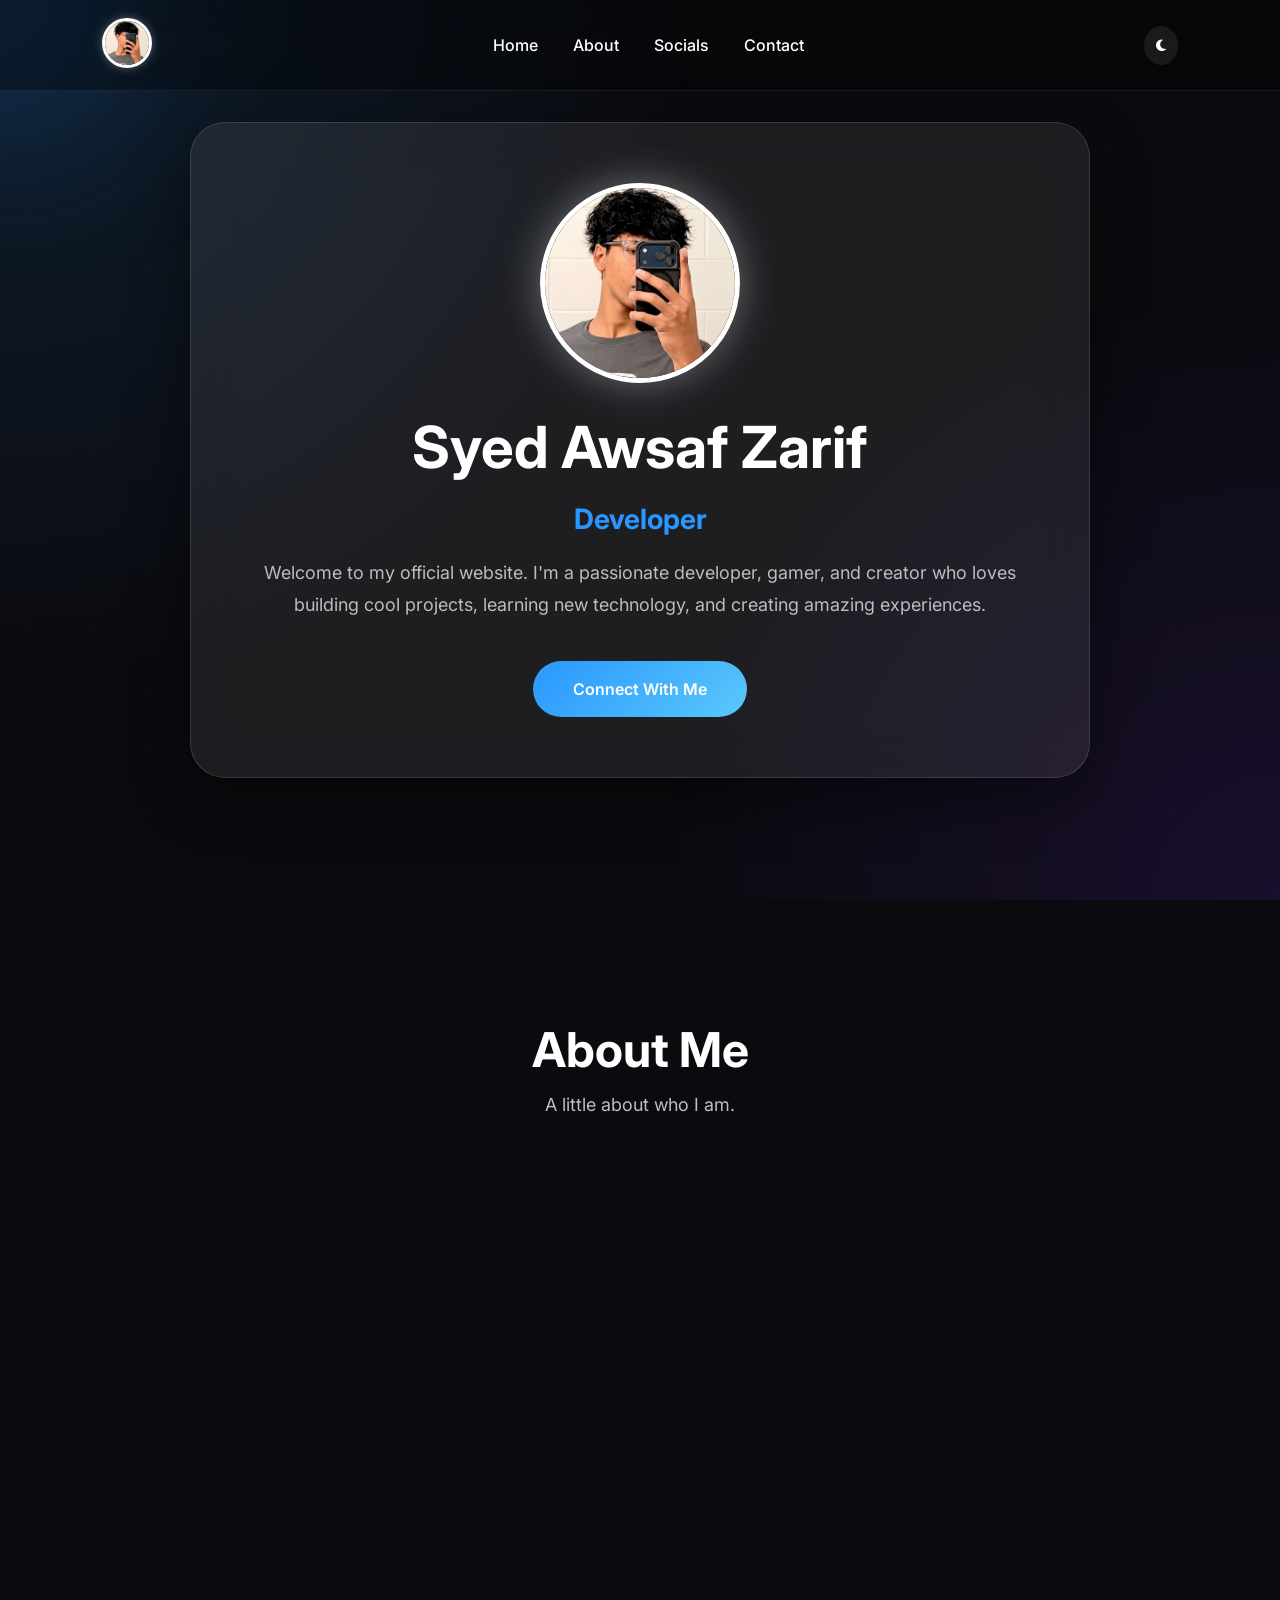
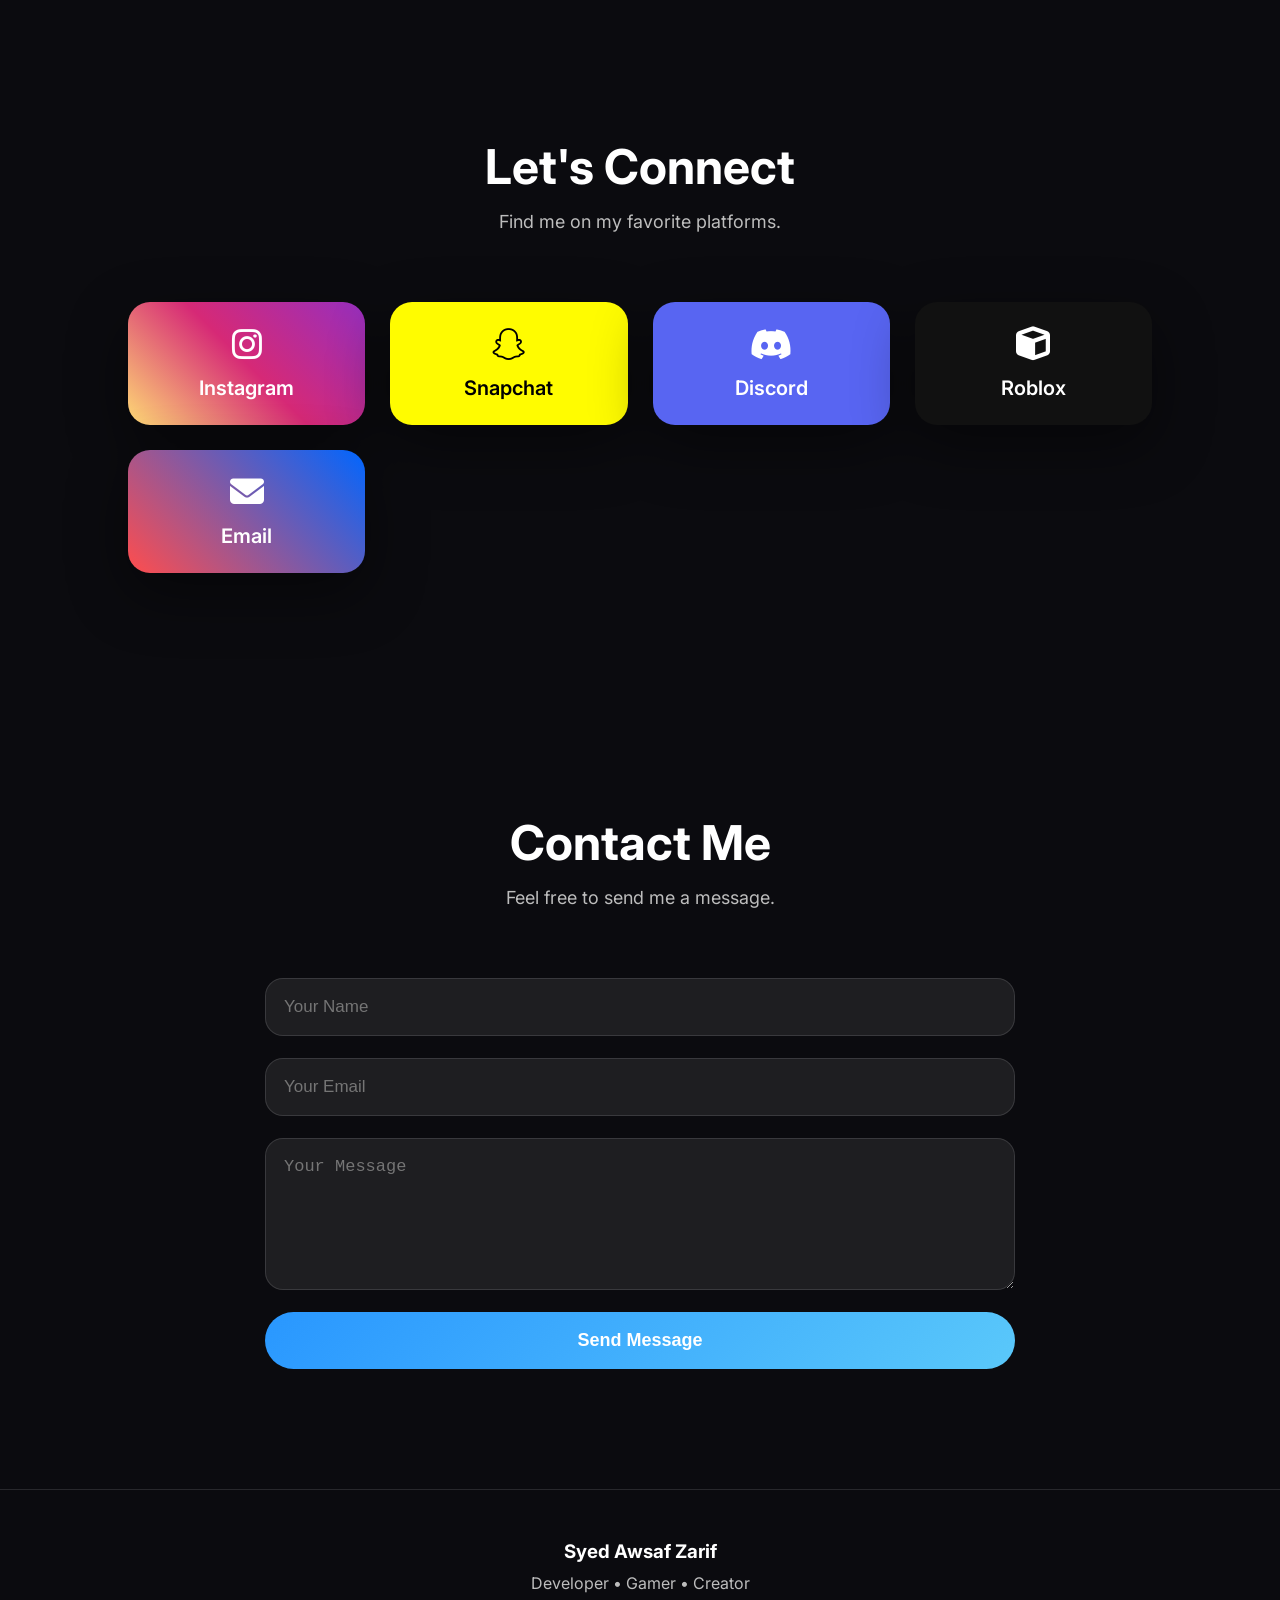
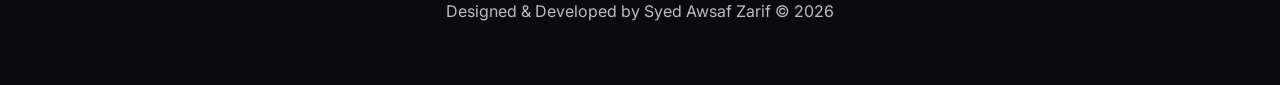
==== index.html @ 2ee358ae "Add files via upload" ====
<!DOCTYPE html>
<html lang="en">
<head>
    <meta charset="UTF-8">
    <meta name="viewport" content="width=device-width, initial-scale=1.0">

    <title>Syed Awsaf Zarif | Developer • Gamer • Creator</title>

    <meta name="description" content="Official website of Syed Awsaf Zarif">

    <link rel="stylesheet" href="style.css">

    <!-- Google Fonts -->
    <link href="https://fonts.googleapis.com/css2?family=Inter:wght@300;400;500;600;700&display=swap" rel="stylesheet">

    <!-- Font Awesome -->
    <link rel="stylesheet"
    href="https://cdnjs.cloudflare.com/ajax/libs/font-awesome/6.7.2/css/all.min.css">
</head>

<body>

<!-- Loading Screen -->
<div id="loader">
    <h1>SAZ</h1>
    <p>Loading...</p>
</div>

<!-- Mouse Glow -->
<div id="cursor-glow"></div>

<!-- Navigation -->
<header>

<nav class="navbar">

<div class="logo">
    <img src="IMG_0990.PNG" alt="Logo" class="logo-img">
</div>

<ul class="nav-links">

<li><a href="#home">Home</a></li>

<li><a href="#about">About</a></li>

<!-- <li><a href="#projects">Projects</a></li> -->

<li><a href="#socials">Socials</a></li>

<li><a href="#contact">Contact</a></li>

</ul>

<button id="themeToggle">
    <i class="fa-solid fa-moon"></i>
</button>

</nav>

</header>

<!-- Hero Section -->

<section id="home" class="hero">

<div class="hero-content">

<img src="IMG_0990.PNG"
alt="Profile Picture"
class="profile">

<h1>
Syed Awsaf Zarif
</h1>

<h2 id="typing"></h2>

<p>

Welcome to my official website.

I'm a passionate developer, gamer, and creator who loves building cool projects, learning new technology, and creating amazing experiences.

</p>

<a href="#socials" class="primary-btn">
Connect With Me
</a>

</div>

</section>

<!-- About -->

<section id="about">

<div class="section-title">

<h2>About Me</h2>

<p>
A little about who I am.
</p>

</div>

<div class="about-grid">

<div class="card">

<i class="fa-solid fa-code"></i>

<h3>Developer</h3>

<p>

I enjoy creating websites, experimenting with technology, and constantly improving my programming skills.

</p>

</div>

<div class="card">

<i class="fa-solid fa-gamepad"></i>

<h3>Gamer</h3>

<p>

Gaming has inspired my creativity and helped me appreciate beautiful design and interactive experiences.

</p>

</div>

<div class="card">

<i class="fa-solid fa-lightbulb"></i>

<h3>Creator</h3>

<p>

I enjoy building projects that combine creativity with technology while continuously learning new skills.

</p>

</div>

</div>

</section>
<!-- ===========================
     Projects Section
=========================== -->

<section id="projects" style="display: none;">

    <div class="section-title">
        <h2>Projects</h2>
        <p>Some of my favorite work.</p>
    </div>

    <div class="projects-grid">

        <div class="project-card">
            <h3>Personal Website</h3>

            <p>
                My Apple-inspired personal website built using HTML,
                CSS and JavaScript.
            </p>

            <div class="project-buttons">
                <a href="#">Live Demo</a>
                <a href="#">Source Code</a>
            </div>
        </div>

        <div class="project-card">
            <h3>Future Project</h3>

            <p>
                This space is reserved for another awesome project.
            </p>

            <div class="project-buttons">
                <a href="#">Coming Soon</a>
            </div>
        </div>

    </div>

</section>

<!-- ===========================
     Socials
=========================== -->

<section id="socials">

    <div class="section-title">
        <h2>Let's Connect</h2>
        <p>Find me on my favorite platforms.</p>
    </div>

    <div class="social-grid">

        <a href="https://www.instagram.com/syed_awsaf_zarif/?hl=en"
        target="_blank"
        class="social-card instagram">

            <i class="fab fa-instagram"></i>

            <span>Instagram</span>

        </a>

        <a href="https://snapchat.com/t/u5A3s7uX"
        target="_blank"
        class="social-card snapchat">

            <i class="fab fa-snapchat"></i>

            <span>Snapchat</span>

        </a>

        <a href="https://discord.com/invite/gjMPNrNsXy"
        target="_blank"
        class="social-card discord">

            <i class="fab fa-discord"></i>

            <span>Discord</span>

        </a>

        <a href="https://www.roblox.com/users/4768178750/profile"
        target="_blank"
        class="social-card roblox">

            <i class="fas fa-cube"></i>

            <span>Roblox</span>

        </a>

        <a href="mailto:syedawsafzarif@gmail.com"
        class="social-card email">

            <i class="fas fa-envelope"></i>

            <span>Email</span>

        </a>

    </div>

</section>

<!-- ===========================
     Contact
=========================== -->

<section id="contact">

    <div class="section-title">
        <h2>Contact Me</h2>
        <p>Feel free to send me a message.</p>
    </div>

   <form
    class="contact-form"
    action="https://formspree.io/f/xgoglbqa"
    method="POST">

      <input
    type="text"
    name="name"
    placeholder="Your Name"
    required>

    <input
    type="email"
    name="email"
    placeholder="Your Email"
    required>

        <textarea
        name="message"
        rows="6"
        placeholder="Your Message"
        required></textarea>

        <button type="submit">

            Send Message

        </button>

    </form>

</section>

<!-- ===========================
     Footer
=========================== -->

<footer>

    <h3>Syed Awsaf Zarif</h3>

    <p>
        Developer • Gamer • Creator
    </p>

    <p>

        Designed & Developed by
        Syed Awsaf Zarif © 2026

    </p>

</footer>

<!-- ===========================
     Analytics Placeholder

     Replace YOUR-GA-ID with
     your Google Analytics ID
=========================== -->

<!--
<script async
src="https://www.googletagmanager.com/gtag/js?id=YOUR-GA-ID">
</script>

<script>

window.dataLayer = window.dataLayer || [];

function gtag(){
dataLayer.push(arguments);
}

gtag('js', new Date());

gtag('config', 'YOUR-GA-ID');

</script>
-->

<script src="script.js"></script>

</body>
</html>
---- style.css ----
/* =====================================
   Apple Inspired Portfolio
   Part 1
====================================== */

/* Google Font */
@import url('https://fonts.googleapis.com/css2?family=Inter:wght@300;400;500;600;700&display=swap');

/* Reset */

*{
    margin:0;
    padding:0;
    box-sizing:border-box;
    scroll-behavior:smooth;
}

:root{

    --bg:#0b0b0f;
    --card:rgba(255,255,255,.08);

    --text:#ffffff;

    --secondary:#bdbdbd;

    --border:rgba(255,255,255,.12);

    --accent:#2997ff;

    --shadow:0 20px 60px rgba(0,0,0,.45);

}

body.light{

    --bg:#f5f5f7;

    --card:rgba(255,255,255,.75);

    --text:#111111;

    --secondary:#555;

    --border:rgba(0,0,0,.08);

}

body{

    font-family:"Inter",sans-serif;

    background:var(--bg);

    color:var(--text);

    overflow-x:hidden;

    transition:.4s;

}

/* Background Gradient */

body::before{

content:"";

position:fixed;

top:0;
left:0;

width:100%;
height:100%;

background:

radial-gradient(circle at top left,#2997ff22,transparent 45%),
radial-gradient(circle at bottom right,#7b2ff722,transparent 40%);

z-index:-2;

}

/* Cursor Glow */

#cursor-glow{

position:fixed;

width:300px;

height:300px;

border-radius:50%;

background:rgba(41,151,255,.15);

filter:blur(80px);

pointer-events:none;

transform:translate(-50%,-50%);

z-index:-1;

transition:.08s linear;

}

/* Loading Screen */

#loader{

position:fixed;

inset:0;

display:flex;

flex-direction:column;

justify-content:center;

align-items:center;

background:#000;

z-index:99999;

transition:1s;

}

#loader h1{

font-size:72px;

letter-spacing:10px;

}

#loader p{

margin-top:15px;

color:#999;

}

/* Navigation */

header{

position:fixed;

top:0;

width:100%;

padding:18px 8%;

backdrop-filter:blur(18px);

background:rgba(0,0,0,.35);

border-bottom:1px solid rgba(255,255,255,.08);

z-index:999;

}

.navbar{

display:flex;

justify-content:space-between;

align-items:center;

}



.logo-img {
    width: 50px;
    height: 50px;
    border-radius: 50%;
    object-fit: cover;
    border: 3px solid white;
    box-shadow: 0 0 10px rgba(255,255,255,0.3);
}

.nav-links{

display:flex;

gap:35px;

list-style:none;

}

.nav-links a{

text-decoration:none;

color:var(--text);

font-weight:500;

transition:.3s;

position:relative;

}

.nav-links a:hover{

color:var(--accent);

}

.nav-links a::after{

content:"";

position:absolute;

bottom:-6px;

left:0;

width:0;

height:2px;

background:var(--accent);

transition:.35s;

}

.nav-links a:hover::after{

width:100%;

}

#themeToggle{

border:none;

background:var(--card);

color:var(--text);

padding:12px;

border-radius:50%;

cursor:pointer;

transition:.3s;

}

#themeToggle:hover{

transform:rotate(20deg);

background:var(--accent);

}

/* Hero */

.hero{

min-height:100vh;

display:flex;

justify-content:center;

align-items:center;

text-align:center;

padding:120px 10%;

}

.hero-content{

max-width:900px;

background:var(--card);

border:1px solid var(--border);

backdrop-filter:blur(25px);

padding:60px;

border-radius:35px;

box-shadow:var(--shadow);

animation:fadeUp 1s ease;

}

.profile{

width:200px;

height:200px;

border-radius:50%;

object-fit:cover;

border:5px solid white;

box-shadow:0 0 40px rgba(255,255,255,.35);

animation:float 5s ease-in-out infinite;

}

.hero h1{

margin-top:25px;

font-size:58px;

}

.hero h2{

margin:20px 0;

font-size:28px;

color:var(--accent);

min-height:35px;

}

.hero p{

line-height:1.8;

font-size:18px;

color:var(--secondary);

margin-bottom:40px;

}

.primary-btn{

display:inline-block;

padding:18px 40px;

background:linear-gradient(135deg,#2997ff,#5ac8fa);

color:white;

text-decoration:none;

border-radius:50px;

font-weight:600;

transition:.35s;

}

.primary-btn:hover{

transform:translateY(-5px);

box-shadow:0 20px 40px rgba(41,151,255,.35);

}

/* Animations */

@keyframes fadeUp{

from{

opacity:0;

transform:translateY(50px);

}

to{

opacity:1;

transform:translateY(0);

}

}

@keyframes float{

0%,100%{

transform:translateY(0);

}

50%{

transform:translateY(-15px);

}

}
/* =====================================
   Apple Inspired Portfolio
   Part 2
====================================== */

/* General Sections */

section{

    padding:120px 10%;

}

.section-title{

    text-align:center;

    margin-bottom:70px;

}

.section-title h2{

    font-size:48px;

    margin-bottom:15px;

}

.section-title p{

    color:var(--secondary);

    font-size:18px;

}

/* About */

.about-grid{

    display:grid;

    grid-template-columns:repeat(auto-fit,minmax(260px,1fr));

    gap:35px;

}

.card{

    background:var(--card);

    backdrop-filter:blur(20px);

    border:1px solid var(--border);

    border-radius:25px;

    padding:40px;

    text-align:center;

    transition:.4s;

    box-shadow:var(--shadow);

}

.card:hover{

    transform:translateY(-12px);

    border-color:rgba(41,151,255,.4);

}

.card i{

    font-size:50px;

    color:var(--accent);

    margin-bottom:25px;

}

.card h3{

    margin-bottom:15px;

    font-size:26px;

}

.card p{

    color:var(--secondary);

    line-height:1.7;

}

/* Projects */

.projects-grid{

    display:grid;

    grid-template-columns:repeat(auto-fit,minmax(320px,1fr));

    gap:40px;

}

.project-card{

    background:var(--card);

    backdrop-filter:blur(20px);

    border:1px solid var(--border);

    border-radius:30px;

    padding:35px;

    transition:.35s;

    box-shadow:var(--shadow);

}

.project-card:hover{

    transform:translateY(-12px);

}

.project-card h3{

    font-size:28px;

    margin-bottom:20px;

}

.project-card p{

    color:var(--secondary);

    line-height:1.8;

    margin-bottom:30px;

}

.project-buttons{

    display:flex;

    gap:15px;

    flex-wrap:wrap;

}

.project-buttons a{

    text-decoration:none;

    background:var(--accent);

    color:white;

    padding:12px 24px;

    border-radius:50px;

    transition:.3s;

}

.project-buttons a:hover{

    transform:scale(1.05);

}

/* Social Section */

.social-grid{

    display:grid;

    grid-template-columns:repeat(auto-fit,minmax(220px,1fr));

    gap:25px;

}

.social-card{

    text-decoration:none;

    color:white;

    padding:25px;

    border-radius:22px;

    text-align:center;

    transition:.35s;

    box-shadow:var(--shadow);

}

.social-card i{

    font-size:34px;

    margin-bottom:15px;

}

.social-card span{

    display:block;

    font-size:20px;

    font-weight:600;

}

.social-card:hover{

    transform:translateY(-8px) scale(1.03);

}

/* Brand Colors */

.instagram{

background:linear-gradient(45deg,#feda75,#d62976,#962fbf);

}

.snapchat{

background:#FFFC00;

color:#000;

}

.discord{

background:#5865F2;

}

.roblox{

background:#111;

}

.email{

background:linear-gradient(45deg,#ff4d4d,#0066ff);

}

/* Contact */

.contact-form{

    max-width:750px;

    margin:auto;

    display:flex;

    flex-direction:column;

    gap:22px;

}

.contact-form input,

.contact-form textarea{

    padding:18px;

    border:none;

    border-radius:18px;

    background:var(--card);

    color:var(--text);

    border:1px solid var(--border);

    font-size:17px;

    outline:none;

}

.contact-form textarea{

    resize:vertical;

}

.contact-form button{

    border:none;

    cursor:pointer;

    padding:18px;

    border-radius:50px;

    font-size:18px;

    font-weight:600;

    background:linear-gradient(135deg,#2997ff,#5ac8fa);

    color:white;

    transition:.35s;

}

.contact-form button:hover{

    transform:translateY(-5px);

}

/* Footer */

footer{

    text-align:center;

    padding:50px 20px;

    border-top:1px solid var(--border);

    color:var(--secondary);

}

footer h3{

    color:var(--text);

    margin-bottom:10px;

}

footer p{

    margin:8px 0;

}
/* =====================================
   Apple Inspired Portfolio
   Part 3 (Final)
====================================== */

/* Scroll Animation */

.hidden{

    opacity:0;

    transform:translateY(50px);

    transition:all .8s ease;

}

.show{

    opacity:1;

    transform:translateY(0);

}

/* Ripple Effect */

.ripple{

    position:fixed;

    width:20px;
    height:20px;

    border-radius:50%;

    background:rgba(255,255,255,.5);

    pointer-events:none;

    transform:translate(-50%,-50%) scale(0);

    animation:ripple .6s ease-out;

    z-index:99999;

}

@keyframes ripple{

0%{

transform:translate(-50%,-50%) scale(0);

opacity:1;

}

100%{

transform:translate(-50%,-50%) scale(10);

opacity:0;

}

}

/* Navbar Scroll Effect */

header.scrolled{

    background:rgba(10,10,15,.75);

    backdrop-filter:blur(25px);

    box-shadow:0 15px 40px rgba(0,0,0,.35);

}

/* Custom Scrollbar */

::-webkit-scrollbar{

width:10px;

}

::-webkit-scrollbar-track{

background:#0d0d10;

}

::-webkit-scrollbar-thumb{

background:#2997ff;

border-radius:50px;

}

::-webkit-scrollbar-thumb:hover{

background:#5ac8fa;

}

/* Selection */

::selection{

background:#2997ff;

color:white;

}

/* Footer Glow */

footer{

position:relative;

overflow:hidden;

}

footer::before{

content:"";

position:absolute;

left:-100%;

top:0;

width:100%;

height:100%;

background:linear-gradient(
90deg,
transparent,
rgba(255,255,255,.08),
transparent);

animation:footerGlow 8s linear infinite;

}

@keyframes footerGlow{

100%{

left:100%;

}

}

/* Mobile */

@media(max-width:900px){

.navbar{

flex-direction:column;

gap:20px;

}

.nav-links{

flex-wrap:wrap;

justify-content:center;

gap:20px;

}

.hero-content{

padding:40px 25px;

}

.hero h1{

font-size:42px;

}

.hero h2{

font-size:24px;

}

.profile{

width:160px;

height:160px;

}

.section-title h2{

font-size:36px;

}

.projects-grid,

.about-grid,

.social-grid{

grid-template-columns:1fr;

}

}

@media(max-width:600px){

.hero{

padding:120px 20px;

}

.hero p{

font-size:16px;

}

.primary-btn{

width:100%;

}

.contact-form{

width:100%;

}

.project-buttons{

flex-direction:column;

}

.project-buttons a{

text-align:center;

}

}

/* Floating Background Animation */

body::after{

content:"";

position:fixed;

inset:0;

background:
radial-gradient(circle,#2997ff22 2px,transparent 2px);

background-size:60px 60px;

opacity:.15;

animation:moveDots 30s linear infinite;

z-index:-3;

}

@keyframes moveDots{

0%{

transform:translateY(0);

}

100%{

transform:translateY(-60px);

}

}
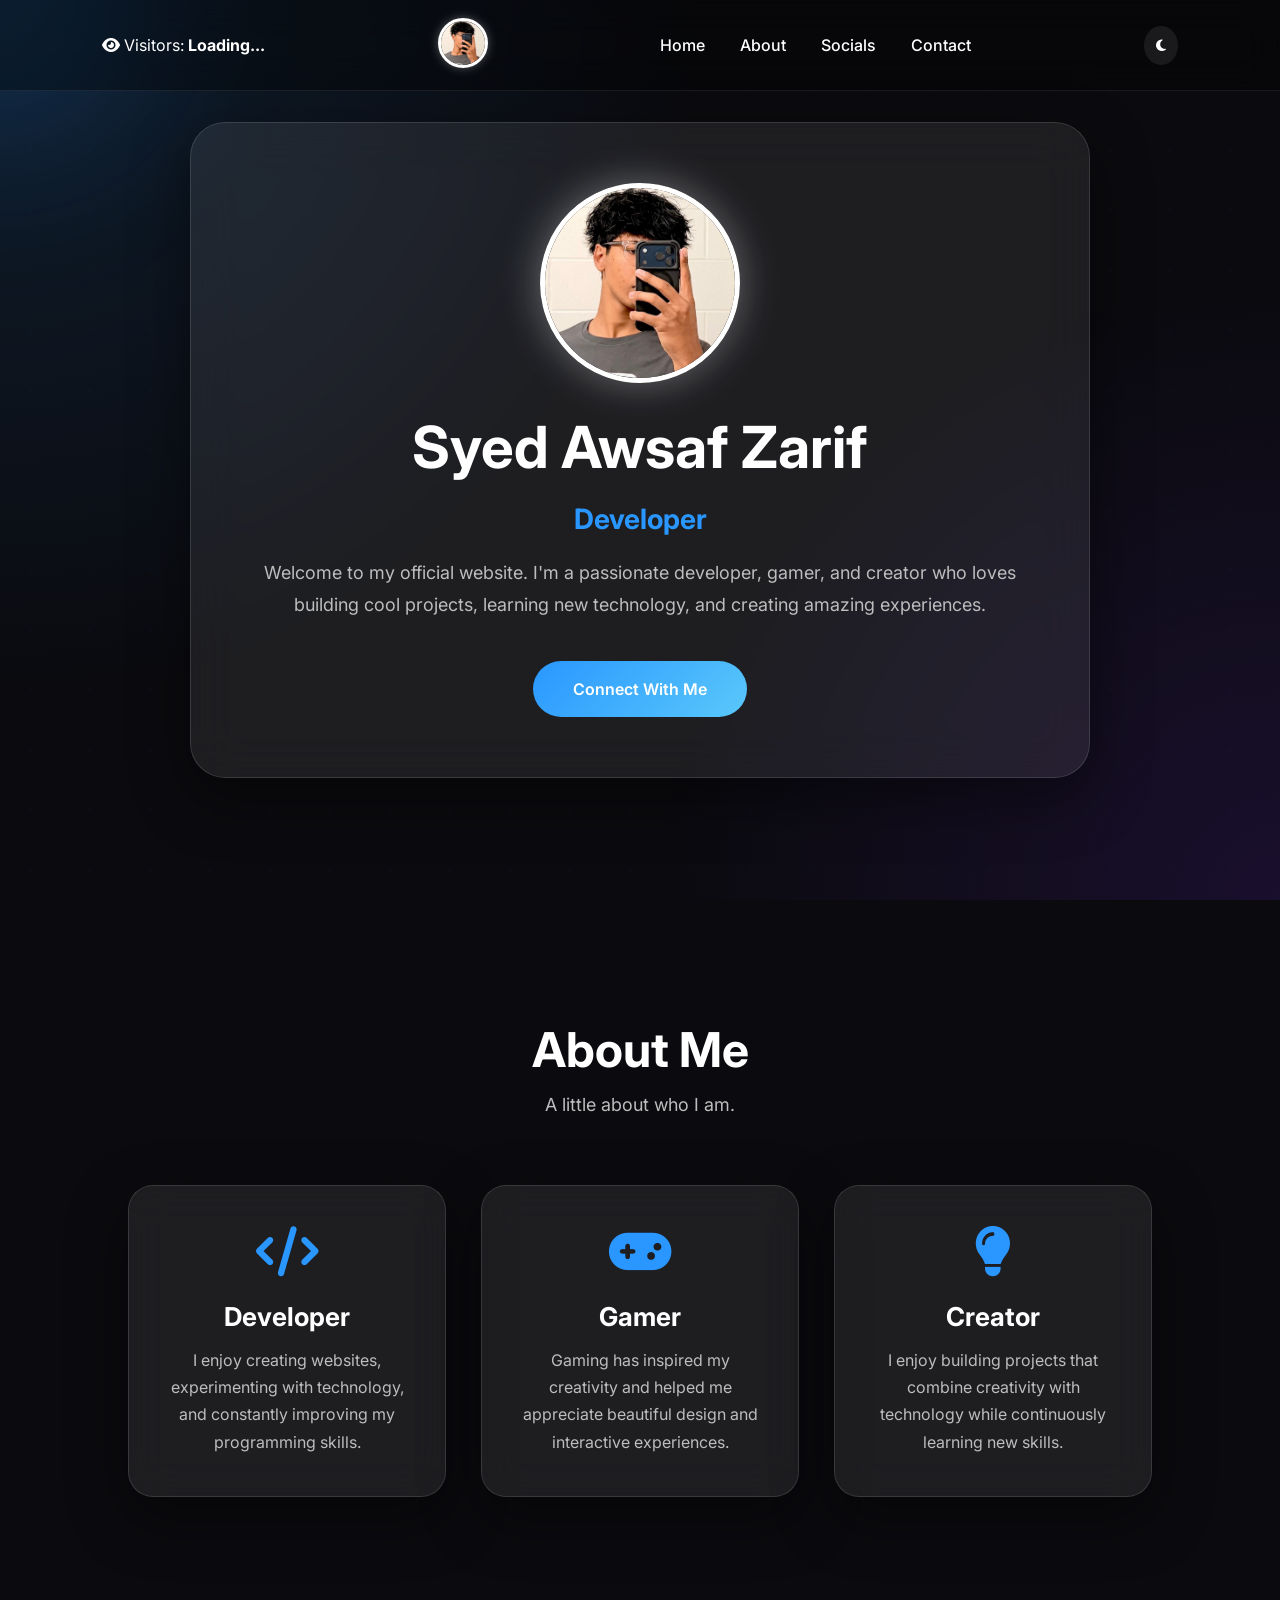
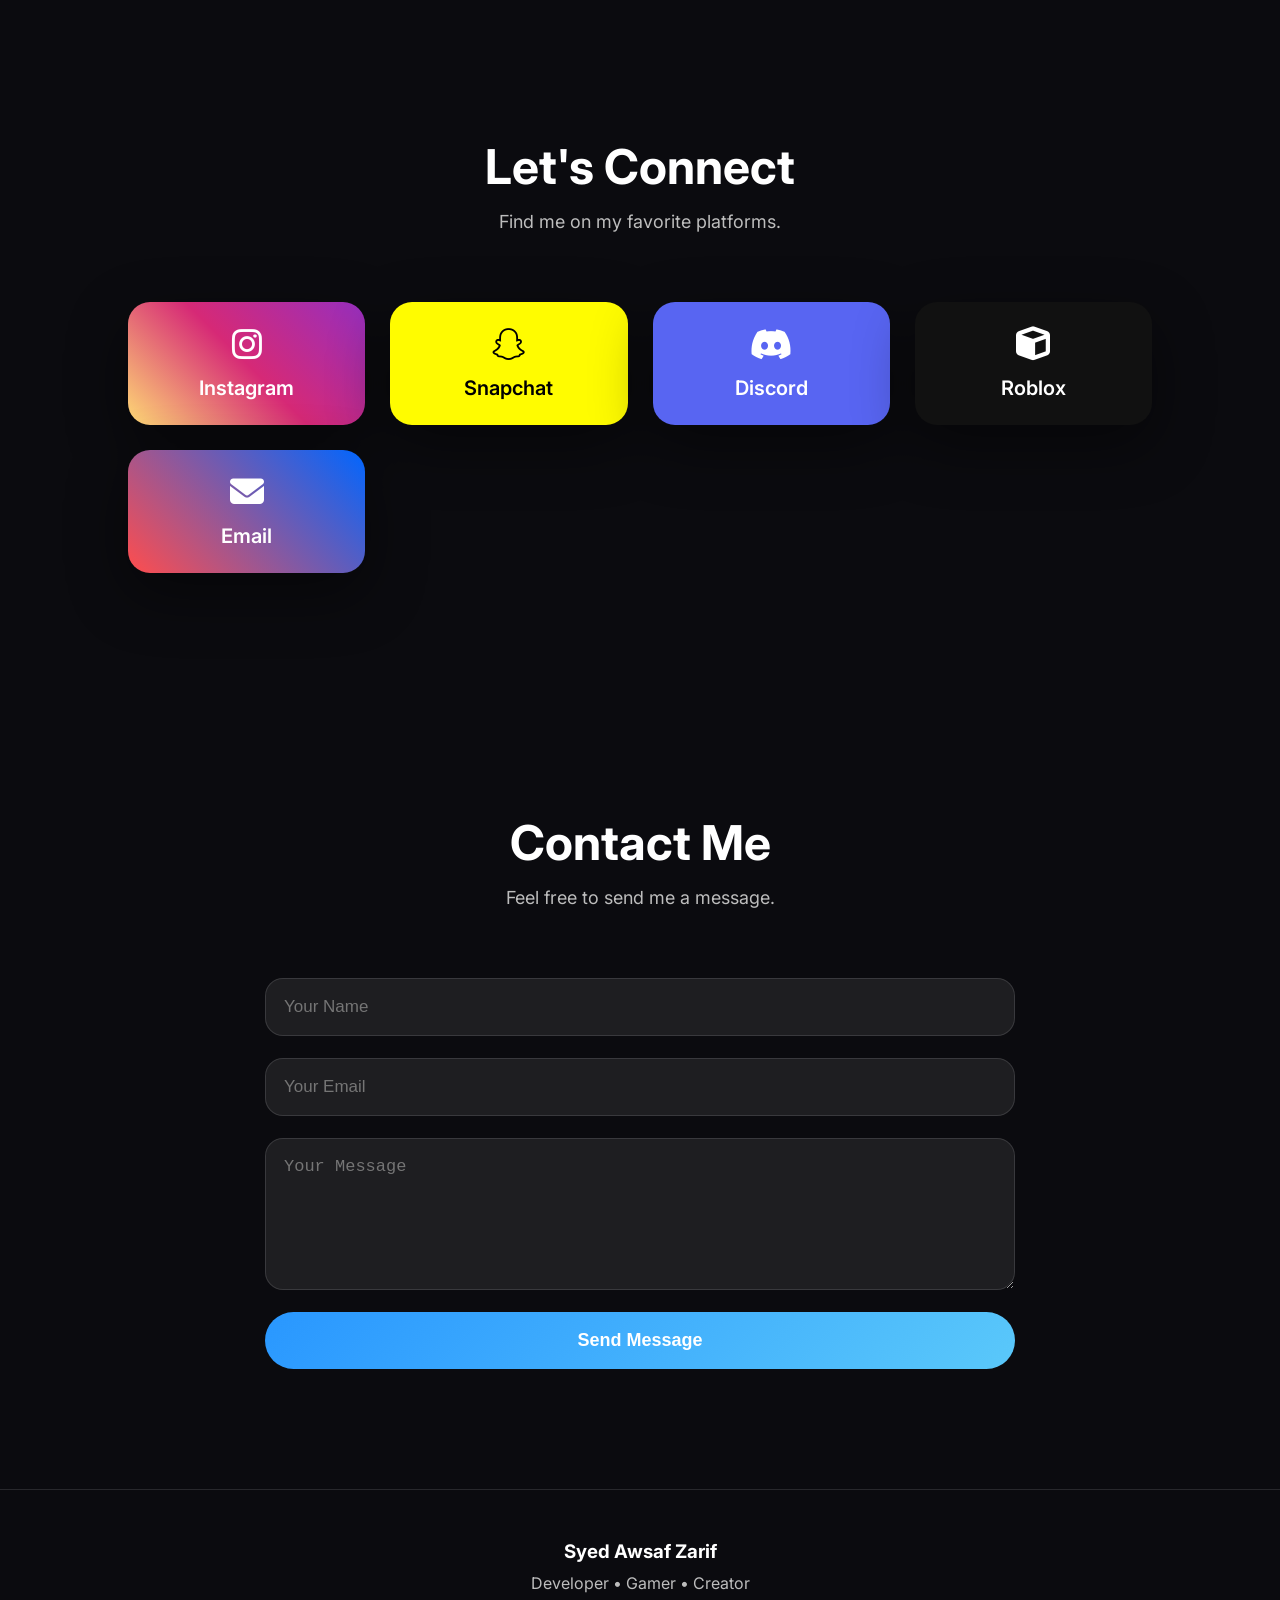
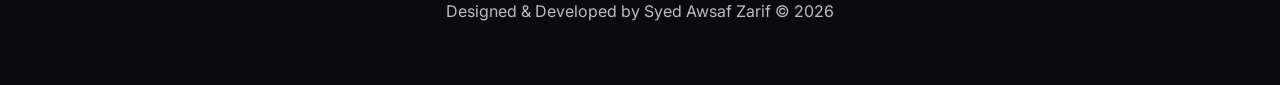
==== commit cb0110fd: "Update index.html" ====
--- a/index.html
+++ b/index.html
@@ -34,6 +34,13 @@
 
 <nav class="navbar">
 
+    <div class="visitor-counter">
+    <i class="fa-solid fa-eye"></i>
+    <span>Visitors:</span>
+    <strong id="visitor-count">Loading...</strong>
+        
+</div>
+
 <div class="logo">
     <img src="IMG_0990.PNG" alt="Logo" class="logo-img">
 </div>
@@ -357,4 +364,4 @@
 <script src="script.js"></script>
 
 </body>
-</html>+</html>
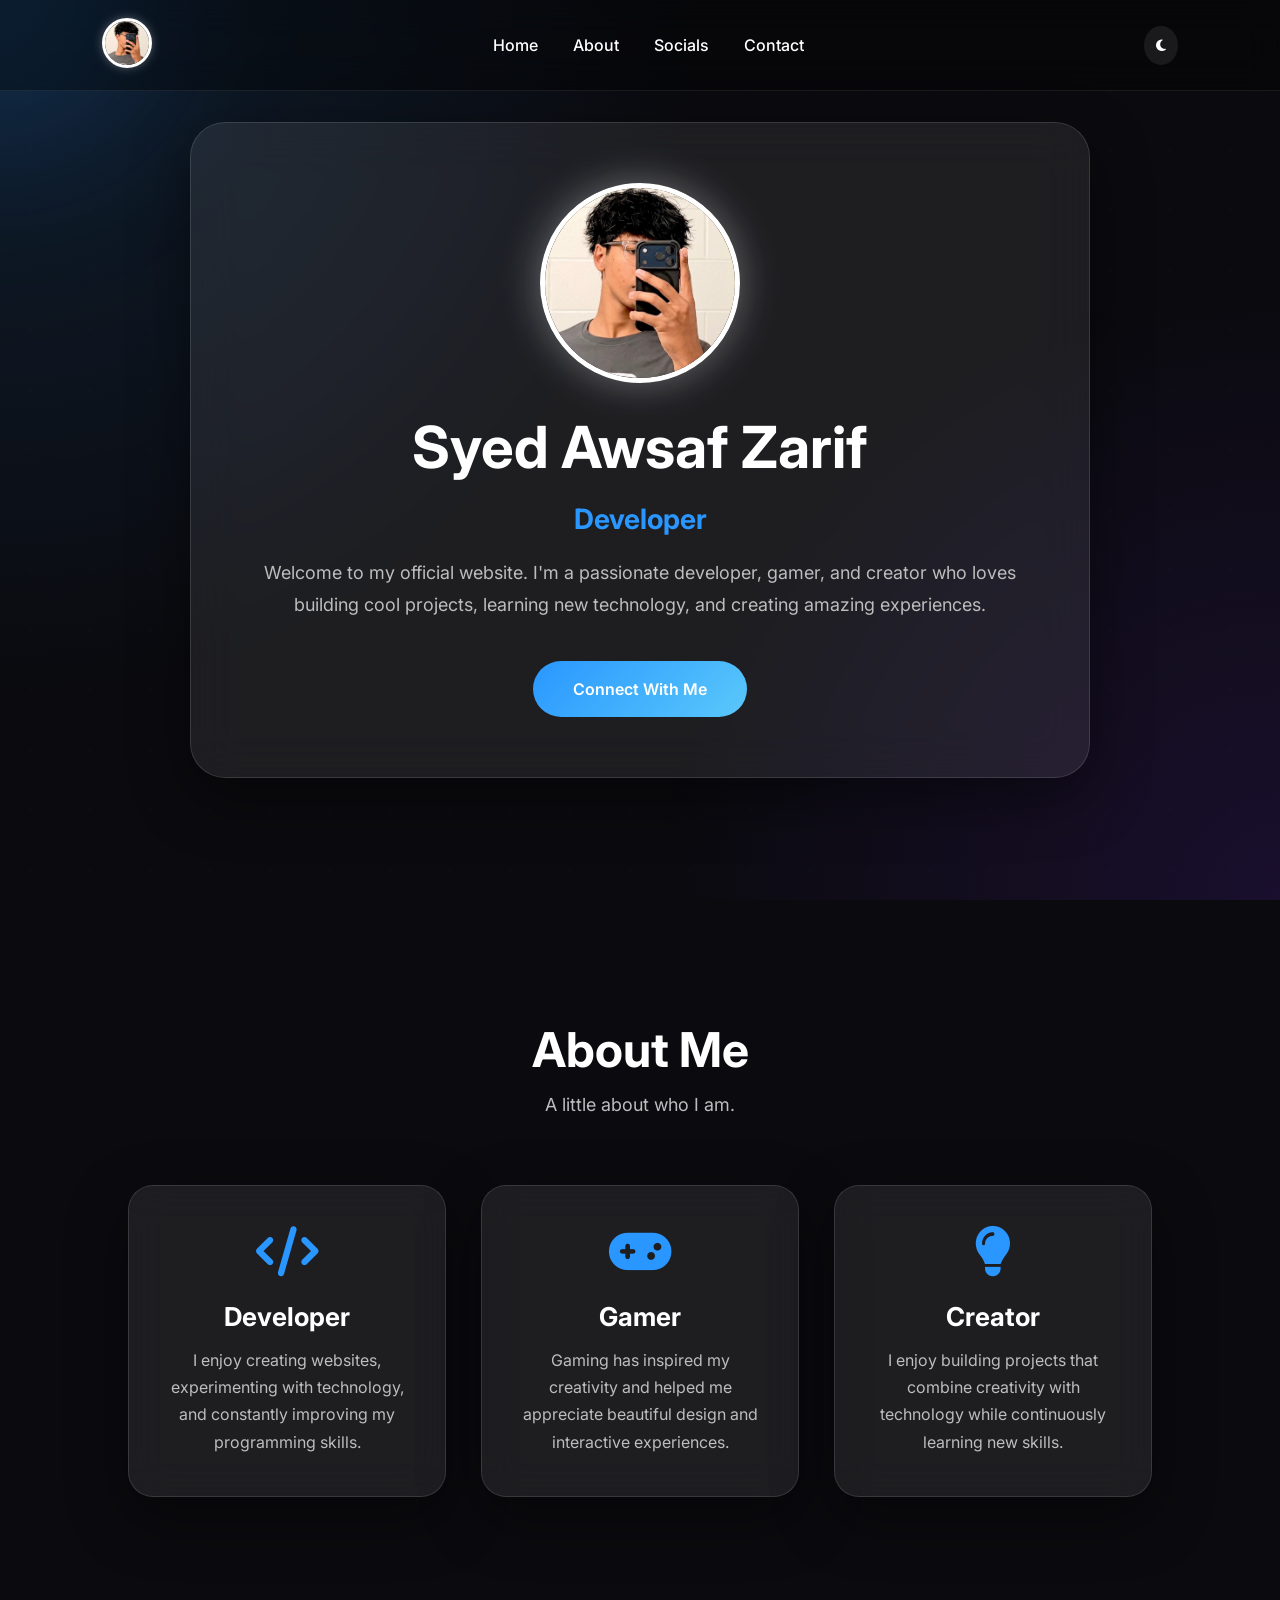
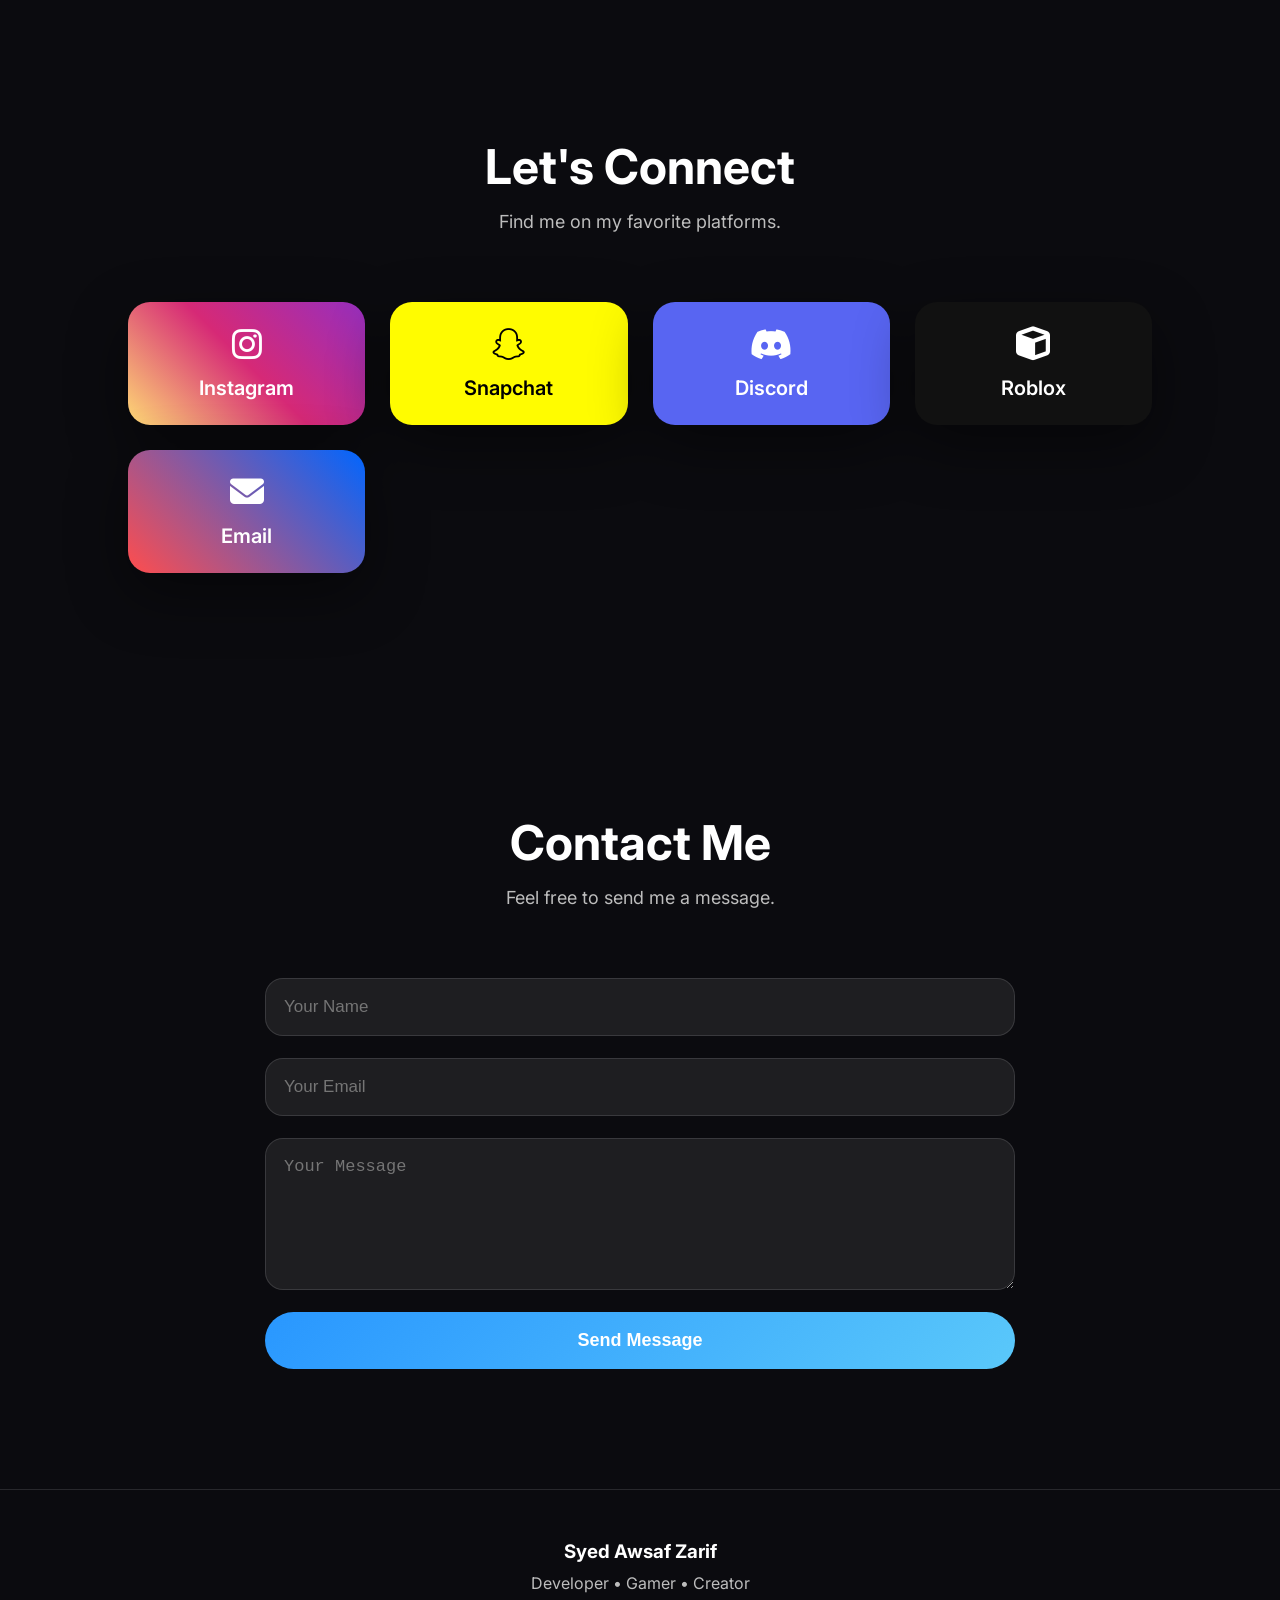
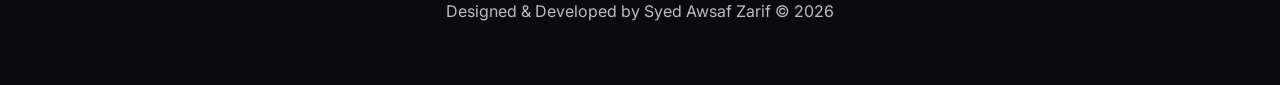
==== commit b5402416: "Add files via upload" ====
--- a/index.html
+++ b/index.html
@@ -34,13 +34,6 @@
 
 <nav class="navbar">
 
-    <div class="visitor-counter">
-    <i class="fa-solid fa-eye"></i>
-    <span>Visitors:</span>
-    <strong id="visitor-count">Loading...</strong>
-        
-</div>
-
 <div class="logo">
     <img src="IMG_0990.PNG" alt="Logo" class="logo-img">
 </div>
@@ -364,4 +357,4 @@
 <script src="script.js"></script>
 
 </body>
-</html>
+</html>
